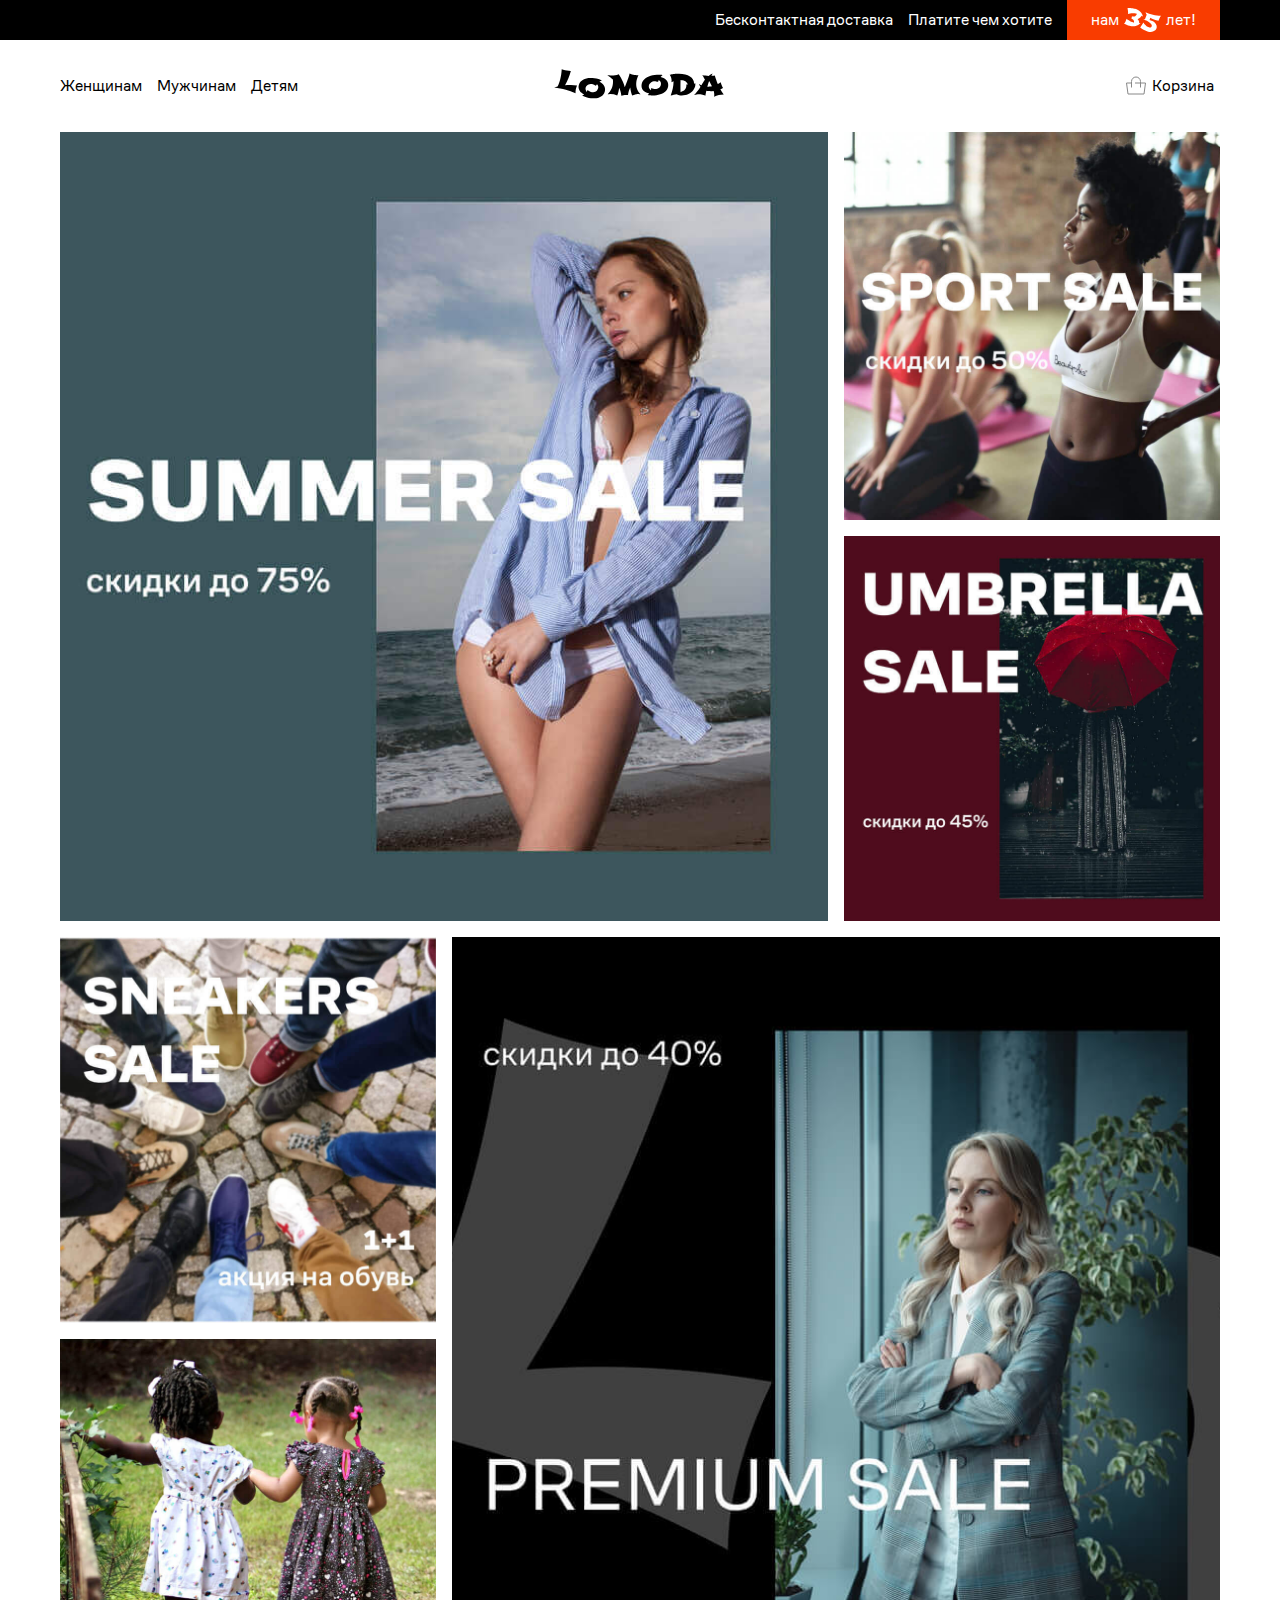
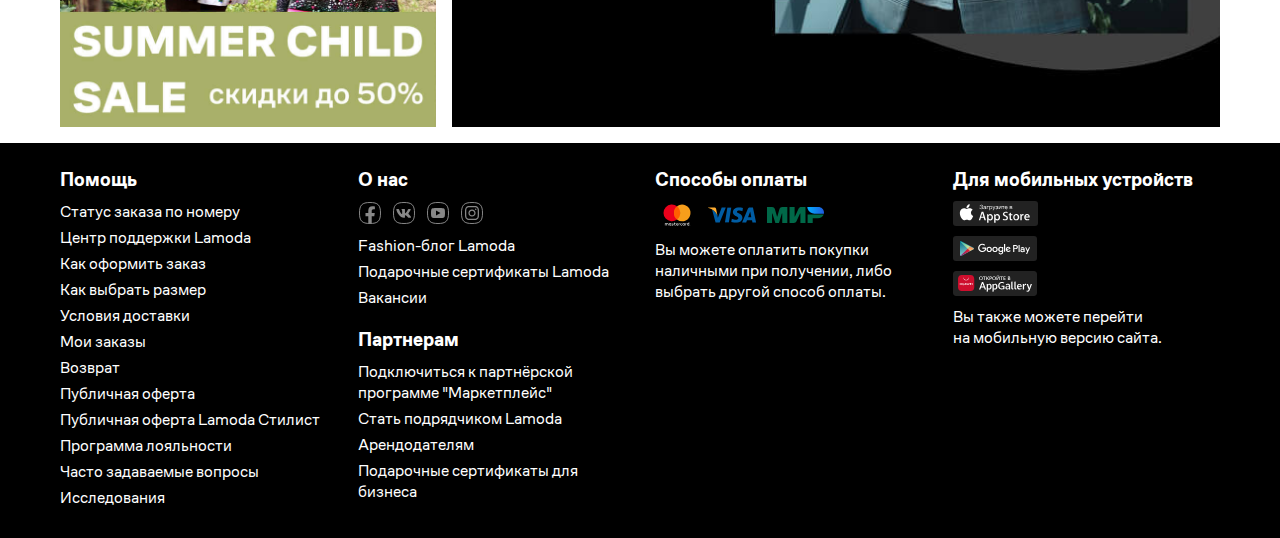
==== index.html @ 977532aa "first commit" ====
<!DOCTYPE html>
<html lang="en">

<head>
    <meta charset="UTF-8">
    <meta http-equiv="X-UA-Compatible" content="IE=edge">
    <meta name="viewport" content="width=device-width, initial-scale=1.0">

    <link rel="apple-touch-icon" sizes="180x180" href="favicon/apple-touch-icon.png">
    <link rel="icon" type="image/png" sizes="32x32" href="favicon/favicon-32x32.png">
    <link rel="icon" type="image/png" sizes="16x16" href="favicon/favicon-16x16.png">
    <link rel="manifest" href="favicon/site.webmanifest">
    <link rel="mask-icon" href="favicon/safari-pinned-tab.svg" color="#5bbad5">
    <meta name="msapplication-TileColor" content="#ffc40d">
    <meta name="theme-color" content="#ffffff">

    <link rel="preload" href="fonts/CoFoSans-Bold.woff2" as="font" type="font/woff2" crossorigin>
    <link rel="preload" href="fonts/CoFoSans-Black.woff2" as="font" type="font/woff2" crossorigin>
    <link rel="preload" href="fonts/CoFoSans-Regular.woff2" as="font" type="font/woff2" crossorigin>
    <link rel="preload" href="fonts/CoFoSans-Medium.woff2" as="font" type="font/woff2" crossorigin>

    <link rel="stylesheet" href="styles/style.min.css">
    <script src="scripts/main.js" defer></script>
    <title>Lomoda</title>
</head>

<body>
    <header class="header">
        <div class="container">
            <div class="header__wrapper">
                <button class="header__city-button">    </button>
                <div class="header__right-block">
                    <p class="header__delivery">Бесконтактная доставка</p>
                    <p class="header__pay">Платите чем хотите</p>
                    <div class="header__birthday">
                        <span>нам </span>
                        <img class="header__birthday-img" src="image/35.svg" alt="">
                        <span>лет!</span>
                    </div>
                </div>
            </div>
        </div>
    </header>
    <main>
        <section class="subheader">
            <div class="container">
                <div class="subheader__wrapper">
                    <nav class="subheader__navigation navigation">
                        <ul class="navigation__list">
                            <li class="navigation__item"><a class="navigation__link" href="goods.html#women">Женщинам</a></li>
                            <li class="navigation__item"><a class="navigation__link" href="goods.html#men">Мужчинам</a></li>
                            <li class="navigation__item"><a class="navigation__link" href="goods.html#kids">Детям</a></li>
                        </ul>
                    </nav>
                    <a class="subheader__logo"><img src="image/logo.svg" alt="Компания Lomoda"></a>
                    <button class="subheader__cart">Корзина</button>
                </div>
            </div>
        </section>
        <section class="promo">
            <div class="container">
                <ul class="promo__grid">
                    <li class="promo__grid-item promo__grid-item__big"><img class="promo__grid-image" src="image/beach.jpg" alt=""></li>
                    <li class="promo__grid-item promo__grid-item__small"><img class="promo__grid-image" src="image/sport.jpg" alt=""></li>
                    <li class="promo__grid-item promo__grid-item__small"><img class="promo__grid-image" src="image/umbrella.jpg" alt=""></li>
                </ul>

                <ul class="promo__grid promo__grid-reverse">
                    <li class="promo__grid-reverse-item promo__grid-reverse-item__big"><img class="promo__grid-image" src="image/premium.jpg" alt=""></li>
                    <li class="promo__grid-reverse-item promo__grid-reverse-item__small"><img class="promo__grid-image" src="image/sneakers.jpg" alt=""></li>
                    <li class="promo__grid-reverse-item promo__grid-reverse-item__small"><img class="promo__grid-image" src="image/child.jpg" alt=""></li>
                </ul>
            </div>
        </section>
    </main>
    <footer class="footer">
        <div class="container footer__columns">
            <div class="footer__column">
                <h3 class="footer__column-title">Помощь</h3>
                <ul class="footer__column-list">
                    <li class="footer__column-item"><a class="footer__link" href="#">Статус заказа по номеру</a></li>
                    <li class="footer__column-item"><a class="footer__link" href="#">Центр поддержки Lamoda</a></li>
                    <li class="footer__column-item"><a class="footer__link" href="#">Как оформить заказ</a></li>
                    <li class="footer__column-item"><a class="footer__link" href="#">Как выбрать размер</a></li>
                    <li class="footer__column-item"><a class="footer__link" href="#">Условия доставки</a></li>
                    <li class="footer__column-item"><a class="footer__link" href="#">Мои заказы</a></li>
                    <li class="footer__column-item"><a class="footer__link" href="#">Возврат</a></li>
                    <li class="footer__column-item"><a class="footer__link" href="#">Публичная оферта</a></li>
                    <li class="footer__column-item"><a class="footer__link" href="#">Публичная оферта Lamoda Стилист</a></li>
                    <li class="footer__column-item"><a class="footer__link" href="#">Программа лояльности</a></li>
                    <li class="footer__column-item"><a class="footer__link" href="#">Часто задаваемые вопросы</a></li>
                    <li class="footer__column-item"><a class="footer__link" href="#">Исследования</a></li>
                </ul>
            </div>

            <div class="footer__column">
                <h3 class="footer__column-title">О нас</h3>
                <ul class="footer__column-list">
                    <li class="footer__column-item">
                        <ul class="footer__column-icons">
                            <li><a target="_blank" href="#" class="footer__social-item footer__social-item_fb"></a></li>
                            <li><a target="_blank" href="#" class="footer__social-item footer__social-item_vk"></a></li>
                            <li><a target="_blank" href="#" class="footer__social-item footer__social-item_yt"></a></li>
                            <li><a target="_blank" href="#" class="footer__social-item footer__social-item_ig"></a></li>
                        </ul>
                    </li>
                    <li class="footer__column-item"><a class="link footer__link" href="#">Fashion-блог Lamoda</a></li>
                    <li class="footer__column-item"><a class="link footer__link" href="#">Подарочные сертификаты Lamoda</a></li>
                    <li class="footer__column-item"><a class="link footer__link" href="#" target="_blank">Вакансии</a></li>
                </ul>

                <h3 class="footer__column-title">Партнерам</h3>
                <ul class="footer__column-list">
                    <li class="footer__column-item"><a class="link footer__link" href="#">Подключиться к партнёрской программе "Маркетплейс"</a></li>
                    <li class="footer__column-item"><a class="link footer__link" href="#">Стать подрядчиком Lamoda</a></li>
                    <li class="footer__column-item"><a class="link footer__link" href="#">Арендодателям</a></li>
                    <li class="footer__column-item"><a class="link footer__link" href="#">Подарочные сертификаты для бизнеса</a></li>
                </ul>
            </div>
            <div class="footer__column">
                <div class="footer__column-item">
                    <h3 class="footer__column-title">Способы оплаты</h3>
                    <ul class="footer__column-icons">
                        <li class="footer__column-icon footer__icon-mastercard"></li>
                        <li class="footer__column-icon footer__icon-visa"></li>
                        <li class="footer__column-icon footer__icon-mir"></li>
                    </ul>
                </div>
                <p class="footer__column-item footer__text">

                    Вы можете оплатить покупки<br>наличными при получении, либо<br>выбрать
                    <a class="inline-link" href="#">другой способ оплаты</a>.

                </p>
            </div>
            <div class="footer__column">
                <h3 class="footer__column-title">Для мобильных устройств</h3>
                <ul class="footer__column-icons footer__column-icons__app">
                    <li><a target="_blank" class="footer__block-icon footer__icon-appstore" href="#"></a></li>
                    <li><a target="_blank" class="footer__block-icon footer__icon-googleplay" href="#"></a></li>
                    <li><a target="_blank" class="footer__block-icon footer__icon-huaweistore" href="#"></a></li>
                </ul>
                <p class="footer__column-item footer__text">Вы также можете перейти<br>на <a href="#" class="inline-link js-mobile-version">мобильную версию сайта</a>.</p>
            </div>
        </div>
    </footer>

    <div class="cart-overlay"> <!-- cart-overlay-open -->
        <div class="cart">
            <h2 class="cart__title">Корзина</h2>
            <div class="cart__table-wrapper">

                <table class="cart__table">
                    <colgroup class="cart__col">
                        <col class="cart__col-number">
                        <col class="cart__col-name">
                        <col class="cart__col-color">
                        <col class="cart__col-size">
                        <col class="cart__col-price">
                        <col class="cart__col-delete">
                    </colgroup>
                    <thead>
                        <tr>
                            <th class="cart__title-number">#</th>
                            <th>Наименование</th>
                            <th>Цвет</th>
                            <th>Размер</th>
                            <th>Цена</th>
                            <th></th>
                        </tr>
                    </thead>
                    <tbody class="cart__list-goods">
                        <tr>
                            <td>1</td>
                            <td>New Balance Леггинсы NB Essentials Botanical Legging</td>
                            <td>-</td>
                            <td>42/44</td>
                            <td>2999 &#8381;</td>
                            <td><button class="btn-delete">&times;</button></td>
                        </tr>
                        <tr>
                            <td>2</td>
                            <td>Adidas Костюм спортивный W TS CO ENERGIZ</td>
                            <td>-</td>
                            <td>42/44</td>
                            <td>7999 &#8381;</td>
                            <td><button class="btn-delete">&times;</button></td>
                        </tr>
                        <tr>
                            <td>3</td>
                            <td>Befree Топ Exclusive online</td>
                            <td>Фиолетовый</td>
                            <td>42</td>
                            <td>599 &#8381;</td>
                            <td><button class="btn-delete">&times;</button></td>
                        </tr>
                    </tbody>
                    <tfoot>
                        <tr>
                            <th colspan="3">
                                <div class="cart__wrapper-promo">
                                    <label for="promo">Промо-код:</label>
                                    <input class="cart__promo" id="promo" type="text">
                                </div>

                            </th>
                            <th>Итого:</th>
                            <th class="cart__total-cost" colspan="2">11597 &#8381;</th>
                        </tr>
                    </tfoot>
                </table>

            </div>
            <button class="cart__btn-buy">Оформить</button>
            <button class="cart__btn-close"></button>
        </div>
    </div>


</body>

</html>
---- styles/style.min.css ----
@font-face{font-family:'CoFo Sans';src:local("CoFo Sans Bold"),local("CoFoSans-Bold"),url("../fonts/CoFoSans-Bold.woff2") format("woff2"),url("../fonts/CoFoSans-Bold.woff") format("woff");font-weight:bold;font-display:swap}@font-face{font-family:'CoFo Sans';src:local("CoFo Sans Black"),local("CoFoSans-Black"),url("../fonts/CoFoSans-Black.woff2") format("woff2"),url("../fonts/CoFoSans-Black.woff") format("woff");font-weight:900;font-display:swap}@font-face{font-family:'CoFo Sans';src:local("CoFo Sans"),local("CoFoSans-Regular"),url("../fonts/CoFoSans-Regular.woff2") format("woff2"),url("../fonts/CoFoSans-Regular.woff") format("woff");font-weight:normal;font-display:swap}@font-face{font-family:'CoFo Sans';src:local("CoFo Sans Medium"),local("CoFoSans-Medium"),url("../fonts/CoFoSans-Medium.woff2") format("woff2"),url("../fonts/CoFoSans-Medium.woff") format("woff");font-weight:500;font-display:swap}:root{-webkit-box-sizing:border-box;box-sizing:border-box}*,*::before,*::after{-webkit-box-sizing:inherit;box-sizing:inherit}body{min-width:320px;min-height:100vh;margin:0;background-color:#fff;font-family:"CoFo Sans", Arial, sans-serif;font-size:16px;font-weight:400;color:black}button,input,optgroup,select,textarea{font:inherit;margin:0}img{max-width:100%;height:auto}a{text-decoration:none;color:inherit}ul,ol{list-style:none}h1,h2,h3,h4,p,ul,ol,figure,figcaption{padding:0;margin:0}.container{max-width:1200px;margin:0 auto;padding:0 20px}.visually-hidden{position:absolute !important;clip:rect(1px 1px 1px 1px);clip:rect(1px, 1px, 1px, 1px);padding:0 !important;border:0 !important;height:1px !important;width:1px !important;overflow:hidden}.clearfix::after{content:"";display:table;clear:both}button{cursor:pointer}.header{background-color:#000;color:#fff}.header__wrapper{display:-webkit-box;display:-ms-flexbox;display:flex;-webkit-box-pack:justify;-ms-flex-pack:justify;justify-content:space-between;-webkit-box-align:center;-ms-flex-align:center;align-items:center;height:40px;line-height:40px}.header__city-button{background-color:transparent;color:inherit;padding:0 12px;border:none;height:100%;-webkit-transition:background-color 0.3s;transition:background-color 0.3s}.header__city-button:hover{background-color:#0060d2}@media (max-width: 480px){.header__city-button{margin:0 auto}}.header__right-block{display:-webkit-box;display:-ms-flexbox;display:flex;gap:15px;height:100%}@media (max-width: 480px){.header__right-block{display:none}}.header__pay,.header__delivery{-ms-flex-item-align:center;-ms-grid-row-align:center;align-self:center;height:100%;cursor:pointer;-webkit-transition:background-color 0.3s;transition:background-color 0.3s}.header__pay:hover,.header__delivery:hover{background-color:#0060d2}@media (max-width: 768px){.header__pay,.header__delivery{display:none}}.header__birthday{display:-webkit-box;display:-ms-flexbox;display:flex;padding:8px 24px;-webkit-box-align:center;-ms-flex-align:center;align-items:center;background-color:#f93c00;max-height:100%}.header__birthday-img{max-height:100%}.header__birthday *:not(:last-child){margin-right:5px}.subheader{min-height:90px}@media (max-width: 768px){.subheader{padding-top:30px}}.subheader__wrapper{position:relative;display:-ms-grid;display:grid;-ms-grid-columns:(1fr)[3];grid-template-columns:repeat(3, 1fr);-webkit-box-align:center;-ms-flex-align:center;align-items:center;-webkit-box-pack:justify;-ms-flex-pack:justify;justify-content:space-between;min-height:90px}@media (max-width: 768px){.subheader__wrapper{-ms-grid-columns:(1fr)[2];grid-template-columns:repeat(2, 1fr)}}.subheader__logo{display:block;max-width:180px;-ms-grid-column-align:center;justify-self:center}@media (max-width: 768px){.subheader__navigation{-webkit-box-ordinal-group:0;-ms-flex-order:-1;order:-1;-ms-grid-column:1;-ms-grid-column-span:2;grid-column:1 / 3}}.subheader__cart{display:block;-ms-grid-column-align:end;justify-self:end;background-color:transparent;background-image:url("../image/cart.svg");background-repeat:no-repeat;background-position:left;padding-left:28px;border:none}.navigation__list{display:-webkit-box;display:-ms-flexbox;display:flex;gap:15px}@media (max-width: 768px){.navigation__list{-webkit-box-pack:center;-ms-flex-pack:center;justify-content:center}}.promo__grid-image{width:100%;height:100%;-o-object-position:center;object-position:center;-o-object-fit:cover;object-fit:cover}.promo__grid{display:-ms-grid;display:grid;gap:16px;margin-bottom:16px}.promo__grid-item__big{-ms-grid-column:1;-ms-grid-column-span:2;grid-column:1/3;-ms-grid-row:1;-ms-grid-row-span:2;grid-row:1/3}.promo__grid-item__small{-ms-grid-column:3;-ms-grid-column-span:1;grid-column:3/4}.promo__grid-reverse-item__big{-ms-grid-column:2;-ms-grid-column-span:2;grid-column:2/4;-ms-grid-row:1;-ms-grid-row-span:2;grid-row:1/3}.promo__grid-reverse-item__small{-ms-grid-column:1;-ms-grid-column-span:1;grid-column:1/2}@media (max-width: 768px){.promo__grid-item__small{-ms-grid-column:1;-ms-grid-column-span:1;grid-column:1/2}.promo__grid-item__small:nth-child(odd){-ms-grid-column:2;-ms-grid-column-span:1;grid-column:2/3}.promo__grid-reverse-item__big{-ms-grid-column:1;-ms-grid-column-span:2;grid-column:1/3}.promo__grid-reverse-item__small{-ms-grid-column:1;-ms-grid-column-span:1;grid-column:1/2}.promo__grid-reverse-item__small:nth-child(odd){-ms-grid-column:2;-ms-grid-column-span:1;grid-column:2/3}}@media (max-width: 550px){.promo__grid-item__big{-ms-grid-column:1;-ms-grid-column-span:2;grid-column:1/3}.promo__grid-item__small{-ms-grid-column:1;-ms-grid-column-span:2;grid-column:1/3}.promo__grid-item__small:nth-child(odd){-ms-grid-column:1;-ms-grid-column-span:2;grid-column:1/3}.promo__grid-reverse-item__big{-ms-grid-column:1;-ms-grid-column-span:2;grid-column:1/3}.promo__grid-reverse-item__small{-ms-grid-column:1;-ms-grid-column-span:2;grid-column:1/3}.promo__grid-reverse-item__small:nth-child(odd){-ms-grid-column:1;-ms-grid-column-span:2;grid-column:1/3}}.goods{padding-bottom:30px}.goods__title{margin-bottom:30px}@media (max-width: 480px){.goods__title{text-align:center}}.goods__list{display:-ms-grid;display:grid;gap:30px;-ms-grid-columns:(1fr)[4];grid-template-columns:repeat(4, 1fr)}@media (max-width: 1024px){.goods__list{-ms-grid-columns:(1fr)[3];grid-template-columns:repeat(3, 1fr)}}@media (max-width: 768px){.goods__list{-ms-grid-columns:(1fr)[2];grid-template-columns:repeat(2, 1fr)}}@media (max-width: 480px){.goods__list{-ms-grid-columns:1fr;grid-template-columns:1fr}}.goods__item{-ms-grid-column-align:center;justify-self:center}.good{-webkit-box-shadow:0px 0px 3px #ccc;box-shadow:0px 0px 3px #ccc;height:100%;display:-webkit-box;display:-ms-flexbox;display:flex;-webkit-box-orient:vertical;-webkit-box-direction:normal;-ms-flex-direction:column;flex-direction:column}.good:hover{-webkit-box-shadow:0px 0px 5px #aaa;box-shadow:0px 0px 5px #aaa}@media (max-width: 480px){.good{max-width:320px}}.good__price{font-weight:700;margin-bottom:10px;text-align:left}.good__title{font-weight:400;margin-bottom:10px;text-align:left}.good__title__grey{color:#888}.good__sizes{margin-bottom:10px;color:#888;text-align:left}.good__link{-ms-flex-item-align:end;-ms-grid-row-align:end;align-self:end;background-image:url("../image/more.svg");background-size:contain;background-repeat:no-repeat;background-position:left;margin:0 auto;padding-left:20px}.good__description{display:-ms-grid;display:grid;-ms-grid-columns:1fr;grid-template-columns:1fr;-ms-grid-rows:(auto)[4];grid-template-rows:repeat(4, auto);-webkit-box-pack:end;-ms-flex-pack:end;justify-content:end;height:100%;padding:15px;text-align:center;font-size:13px}.card-good__wrapper{display:-webkit-box;display:-ms-flexbox;display:flex;gap:30px}@media (max-width: 968px){.card-good__wrapper{-webkit-box-pack:center;-ms-flex-pack:center;justify-content:center;-ms-flex-wrap:wrap;flex-wrap:wrap}}.card-good__image-wrapper{max-width:750px}.card-good__description{-webkit-box-flex:1;-ms-flex-positive:1;flex-grow:1;max-width:750px;-ms-flex-preferred-size:280px;flex-basis:280px}@media (max-width: 968px){.card-good__description{display:-ms-grid;display:grid;gap:20px}}.card-good__brand{font-size:24px;font-weight:400;line-height:32px;margin-bottom:15px}.card-good__title-wrapper{margin-bottom:15px}.card-good__title{font-size:13px;font-weight:400;line-height:16px}.card-good__select__wrapper{position:relative}.card-good__select{position:relative;padding:8px 24px;text-align:left;background-color:transparent;width:100%;height:58px;border:1px solid #888;border-radius:3px}.card-good__select:after{content:'';position:absolute;right:16px;top:50%;height:16px;width:16px;margin-top:-4px;-webkit-transform:translateY(-50%) rotate(-45deg);transform:translateY(-50%) rotate(-45deg);border-style:solid;border-color:transparent transparent #000 #000;border-width:1px;z-index:1;-webkit-transition:border-color 0.2s ease-in-out, margin-top 0.2s ease-in-out;transition:border-color 0.2s ease-in-out, margin-top 0.2s ease-in-out}.card-good__select__open{border-bottom-color:#ccc;border-bottom-left-radius:0;border-bottom-right-radius:0}.card-good__select__open:after{margin-top:6px;border-color:#000 #000 transparent transparent}.card-good__select__open+.card-good__select-list{display:block}.card-good__select-list{display:none;position:absolute;max-height:150px;overflow:auto;width:100%;z-index:10;background-color:#fff;border:1px solid #000;border-top-color:#ccc;padding:0}.card-good__select-item{padding:8px}.card-good__select-item:hover{background-color:#ccc}@media (max-width: 968px){.card-good__title-wrapper{-ms-grid-column:1;-ms-grid-column-span:1;grid-column:1/2;-ms-grid-row:1;-ms-grid-row-span:1;grid-row:1/2}}@media (max-width: 520px){.card-good__title-wrapper{grid-column:auto;grid-row:auto}}.card-good__price{margin-bottom:30px}@media (max-width: 968px){.card-good__price{-ms-grid-column:2;-ms-grid-column-span:1;grid-column:2/3;-ms-grid-row:1;-ms-grid-row-span:1;grid-row:1/2}}@media (max-width: 520px){.card-good__price{grid-column:auto;grid-row:auto}}.card-good__color-wrapper{margin-bottom:15px}@media (max-width: 968px){.card-good__color-wrapper{margin-bottom:0;-ms-grid-column:3;-ms-grid-column-span:1;grid-column:3/4;-ms-grid-row:1;-ms-grid-row-span:1;grid-row:1/2}}@media (max-width: 520px){.card-good__color-wrapper{grid-column:auto;grid-row:auto}}.card-good__sizes-wrapper{margin-bottom:30px}@media (max-width: 968px){.card-good__sizes-wrapper{margin-bottom:0;-ms-grid-column:3;-ms-grid-column-span:1;grid-column:3/4;-ms-grid-row:2;-ms-grid-row-span:1;grid-row:2/3}}@media (max-width: 520px){.card-good__sizes-wrapper{grid-column:auto;grid-row:auto}}.card-good__buy{width:100%;height:48px;border:none;padding:10px 15px;border-radius:3px;color:#fff;background-color:#2796FF;-webkit-box-shadow:0 2px 8px 0 rgba(39,150,255,0.6);box-shadow:0 2px 8px 0 rgba(39,150,255,0.6);font-weight:700;font-size:16px;margin-bottom:32px}@media (max-width: 968px){.card-good__buy{-ms-grid-column:1;-ms-grid-column-span:2;grid-column:1/3;-ms-grid-row:3;-ms-grid-row-span:1;grid-row:3/4}}@media (max-width: 520px){.card-good__buy{grid-column:auto;grid-row:auto}}.cart-overlay{display:none;-webkit-box-pack:center;-ms-flex-pack:center;justify-content:center;-webkit-box-align:center;-ms-flex-align:center;align-items:center;position:fixed;top:0;left:0;bottom:0;right:0;width:100%;height:100vh;z-index:1000;overflow-y:auto;background:rgba(0,0,0,0.5);-webkit-backdrop-filter:blur(3px);backdrop-filter:blur(3px);-webkit-animation:fadeIn 300ms ease-in-out;animation:fadeIn 300ms ease-in-out}.cart-overlay-open{display:-webkit-box;display:-ms-flexbox;display:flex}.cart{position:relative;max-width:100%;min-height:200px;border-radius:8px;border:none;padding:30px;background-color:#000;color:#fff;font-weight:300}.cart__table-wrapper{overflow-y:auto;max-width:100%}.cart__table{border-collapse:collapse;table-layout:fixed;margin-bottom:30px}.cart__col-name{min-width:230px}.cart__col-price{min-width:100px}.cart__title{text-align:left;font-size:32px;margin-bottom:15px}.cart th,.cart td{border:1px solid #fff;padding:5px 10px}.cart__title-number{text-align:left}.cart__cell-wrapper{display:-webkit-box;display:-ms-flexbox;display:flex;width:100%}.cart__promo{-webkit-box-flex:1;-ms-flex-positive:1;flex-grow:1}.cart__btn-buy{width:100%;height:48px;border:none;padding:10px 15px;border-radius:3px;color:#fff;background-color:#2796FF;-webkit-box-shadow:0 2px 8px 0 rgba(39,150,255,0.6);box-shadow:0 2px 8px 0 rgba(39,150,255,0.6);font-weight:700;font-size:16px;margin-bottom:32px}.cart__btn-close{position:absolute;top:0;right:0;width:3em;height:3em;color:inherit;background:transparent;border:none;cursor:pointer;outline:none}.cart__btn-close::before,.cart__btn-close::after{content:"";display:block;position:absolute;top:50%;right:5px;left:5px;border-bottom:1px solid white;-webkit-transform:rotate(45deg);transform:rotate(45deg)}.cart__btn-close::after{-webkit-transform:rotate(-45deg);transform:rotate(-45deg)}.cart__btn-close:focus::before,.cart__btn-close:hover::before,.cart__btn-close:focus::after,.cart__btn-close:hover::after{border-color:#f93c00}.btn-delete{background-color:transparent;border:none;color:#fff;font-weight:700}.btn-delete:hover{color:#f93c00;text-shadow:0 0 3px #f93c00}@-webkit-keyframes fadeIn{from{opacity:0}to{opacity:1}}@keyframes fadeIn{from{opacity:0}to{opacity:1}}.footer{padding:25px 0;background-color:#000;color:#fff}.footer__columns{display:-ms-grid;display:grid;-webkit-box-pack:justify;-ms-flex-pack:justify;justify-content:space-between;gap:30px;-ms-grid-columns:(1fr)[4];grid-template-columns:repeat(4, 1fr)}@media (max-width: 1096px){.footer__columns{-ms-grid-columns:(1fr)[2];grid-template-columns:repeat(2, 1fr)}}@media (max-width: 520px){.footer__columns{-ms-grid-columns:1fr;grid-template-columns:1fr}}.footer__column-title{margin-bottom:10px}.footer__column-list:not(:last-child){margin-bottom:20px}.footer__column-item{margin-bottom:5px}.footer__column-icons{display:-webkit-box;display:-ms-flexbox;display:flex;-webkit-box-align:center;-ms-flex-align:center;align-items:center;gap:10px;margin-bottom:10px}.footer__column-icons__app{-webkit-box-orient:vertical;-webkit-box-direction:normal;-ms-flex-direction:column;flex-direction:column;-webkit-box-align:start;-ms-flex-align:start;align-items:flex-start}.footer__social-item{display:block;width:24px;height:24px;background-position:center;background-size:contain;background-repeat:no-repeat}.footer__social-item_fb{background-image:url(../image/facebook.svg)}.footer__social-item_fb:hover{background-image:url(../image/facebook_hover.svg)}.footer__social-item_vk{background-image:url(../image/vk.svg)}.footer__social-item_vk:hover{background-image:url(../image/vk_hover.svg)}.footer__social-item_yt{background-image:url(../image/youtube.svg)}.footer__social-item_yt:hover{background-image:url(../image/youtube_hover.svg)}.footer__social-item_ig{background-image:url(../image/instagram.svg)}.footer__social-item_ig:hover{background-image:url(../image/instagram_hover.svg)}.footer__column-icon{display:block;background-position:center;background-size:contain;background-repeat:no-repeat}.footer__icon-mastercard{width:43px;height:28px;background-image:url(../image/footer__icon-mastercard.svg)}.footer__icon-visa{width:49px;height:16px;background-image:url(../image/footer__icon-visa.svg)}.footer__icon-mir{width:57px;height:16px;background-image:url(../image/footer__icon-mir.svg)}.footer__block-icon{display:block;width:85px;height:25px;background-position:center;background-size:contain;background-repeat:no-repeat}.footer__icon-appstore{background-image:url(../image/footer__icon-appstore.svg)}.footer__icon-googleplay{background-image:url(../image/footer__icon-googleplay.svg)}.footer__icon-huaweistore{background-image:url(../image/footer__icon-huaweistore.svg)}
/*# sourceMappingURL=style.min.css.map */
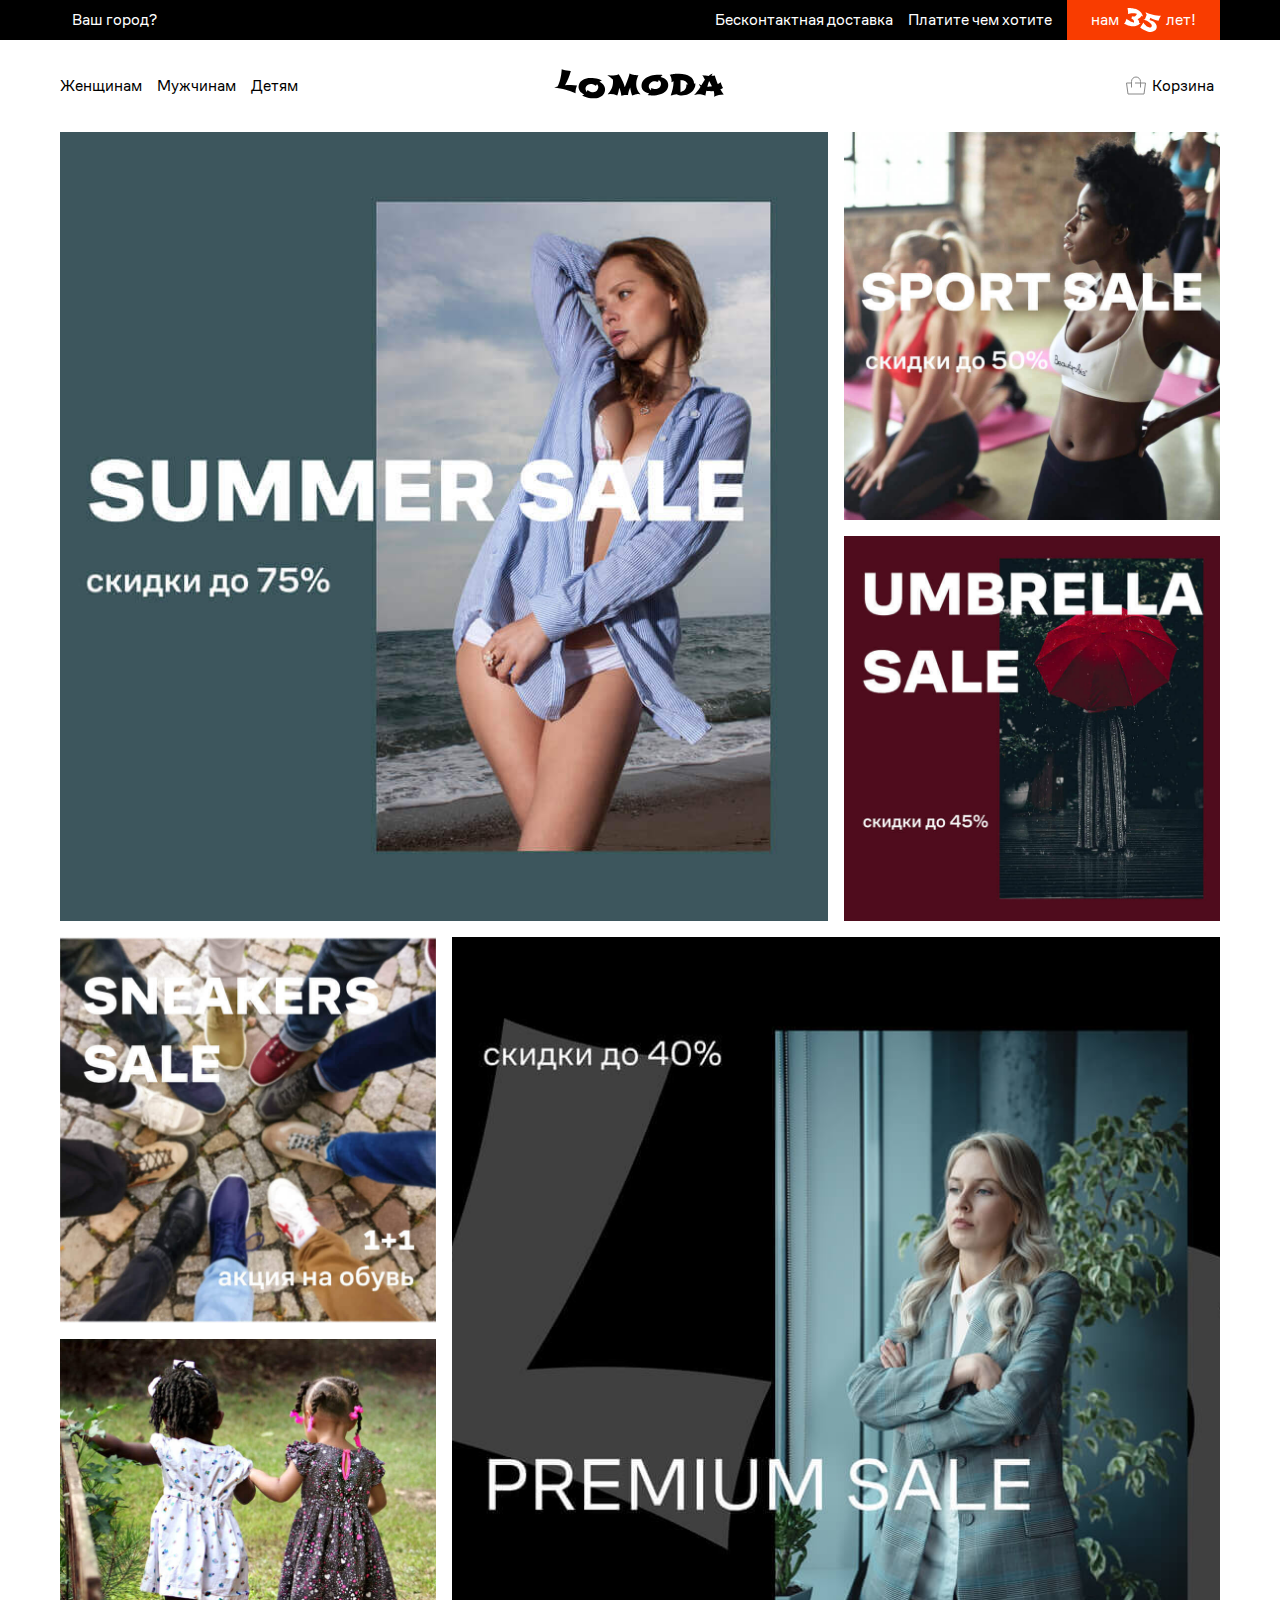
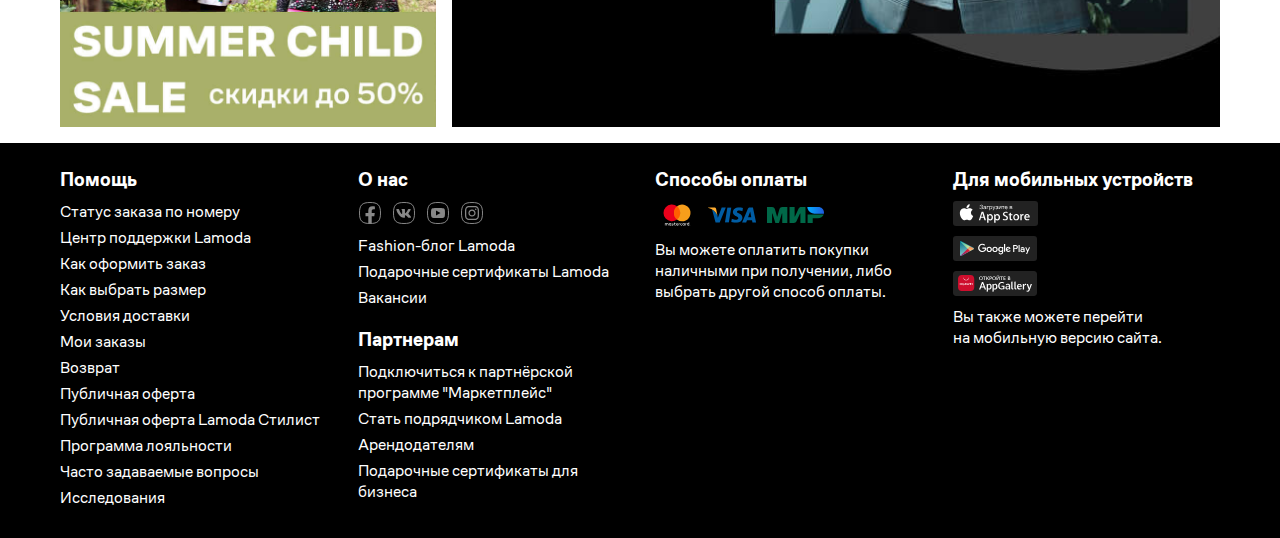
==== commit 6bfae1ca: "Day 1 (City, Open/close Modal )" ====
--- a/index.html
+++ b/index.html
@@ -2,221 +2,235 @@
 <html lang="en">
 
 <head>
-    <meta charset="UTF-8">
-    <meta http-equiv="X-UA-Compatible" content="IE=edge">
-    <meta name="viewport" content="width=device-width, initial-scale=1.0">
-
-    <link rel="apple-touch-icon" sizes="180x180" href="favicon/apple-touch-icon.png">
-    <link rel="icon" type="image/png" sizes="32x32" href="favicon/favicon-32x32.png">
-    <link rel="icon" type="image/png" sizes="16x16" href="favicon/favicon-16x16.png">
-    <link rel="manifest" href="favicon/site.webmanifest">
-    <link rel="mask-icon" href="favicon/safari-pinned-tab.svg" color="#5bbad5">
-    <meta name="msapplication-TileColor" content="#ffc40d">
-    <meta name="theme-color" content="#ffffff">
-
-    <link rel="preload" href="fonts/CoFoSans-Bold.woff2" as="font" type="font/woff2" crossorigin>
-    <link rel="preload" href="fonts/CoFoSans-Black.woff2" as="font" type="font/woff2" crossorigin>
-    <link rel="preload" href="fonts/CoFoSans-Regular.woff2" as="font" type="font/woff2" crossorigin>
-    <link rel="preload" href="fonts/CoFoSans-Medium.woff2" as="font" type="font/woff2" crossorigin>
-
-    <link rel="stylesheet" href="styles/style.min.css">
-    <script src="scripts/main.js" defer></script>
-    <title>Lomoda</title>
+	<meta charset="UTF-8">
+	<meta http-equiv="X-UA-Compatible" content="IE=edge">
+	<meta name="viewport" content="width=device-width, initial-scale=1.0">
+	<link rel="manifest" href="favicon/manifest.json" crossorigin="use-credentials">
+	<link rel="apple-touch-icon" sizes="180x180" href="favicon/apple-touch-icon.png">
+	<link rel="icon" type="image/png" sizes="32x32" href="favicon/favicon-32x32.png">
+	<link rel="icon" type="image/png" sizes="16x16" href="favicon/favicon-16x16.png">
+	<link rel="mask-icon" href="favicon/safari-pinned-tab.svg" color="#5bbad5">
+	<meta name="msapplication-TileColor" content="#ffc40d">
+	<meta name="theme-color" content="#ffffff">
+
+	<link rel="preload" href="fonts/CoFoSans-Bold.woff2" as="font" type="font/woff2" crossorigin>
+	<link rel="preload" href="fonts/CoFoSans-Black.woff2" as="font" type="font/woff2" crossorigin>
+	<link rel="preload" href="fonts/CoFoSans-Regular.woff2" as="font" type="font/woff2" crossorigin>
+	<link rel="preload" href="fonts/CoFoSans-Medium.woff2" as="font" type="font/woff2" crossorigin>
+
+	<link rel="stylesheet" href="styles/style.min.css">
+	<script src="scripts/main.js" defer></script>
+	<title>Lomoda</title>
 </head>
 
 <body>
-    <header class="header">
-        <div class="container">
-            <div class="header__wrapper">
-                <button class="header__city-button">    </button>
-                <div class="header__right-block">
-                    <p class="header__delivery">Бесконтактная доставка</p>
-                    <p class="header__pay">Платите чем хотите</p>
-                    <div class="header__birthday">
-                        <span>нам </span>
-                        <img class="header__birthday-img" src="image/35.svg" alt="">
-                        <span>лет!</span>
-                    </div>
-                </div>
-            </div>
-        </div>
-    </header>
-    <main>
-        <section class="subheader">
-            <div class="container">
-                <div class="subheader__wrapper">
-                    <nav class="subheader__navigation navigation">
-                        <ul class="navigation__list">
-                            <li class="navigation__item"><a class="navigation__link" href="goods.html#women">Женщинам</a></li>
-                            <li class="navigation__item"><a class="navigation__link" href="goods.html#men">Мужчинам</a></li>
-                            <li class="navigation__item"><a class="navigation__link" href="goods.html#kids">Детям</a></li>
-                        </ul>
-                    </nav>
-                    <a class="subheader__logo"><img src="image/logo.svg" alt="Компания Lomoda"></a>
-                    <button class="subheader__cart">Корзина</button>
-                </div>
-            </div>
-        </section>
-        <section class="promo">
-            <div class="container">
-                <ul class="promo__grid">
-                    <li class="promo__grid-item promo__grid-item__big"><img class="promo__grid-image" src="image/beach.jpg" alt=""></li>
-                    <li class="promo__grid-item promo__grid-item__small"><img class="promo__grid-image" src="image/sport.jpg" alt=""></li>
-                    <li class="promo__grid-item promo__grid-item__small"><img class="promo__grid-image" src="image/umbrella.jpg" alt=""></li>
-                </ul>
-
-                <ul class="promo__grid promo__grid-reverse">
-                    <li class="promo__grid-reverse-item promo__grid-reverse-item__big"><img class="promo__grid-image" src="image/premium.jpg" alt=""></li>
-                    <li class="promo__grid-reverse-item promo__grid-reverse-item__small"><img class="promo__grid-image" src="image/sneakers.jpg" alt=""></li>
-                    <li class="promo__grid-reverse-item promo__grid-reverse-item__small"><img class="promo__grid-image" src="image/child.jpg" alt=""></li>
-                </ul>
-            </div>
-        </section>
-    </main>
-    <footer class="footer">
-        <div class="container footer__columns">
-            <div class="footer__column">
-                <h3 class="footer__column-title">Помощь</h3>
-                <ul class="footer__column-list">
-                    <li class="footer__column-item"><a class="footer__link" href="#">Статус заказа по номеру</a></li>
-                    <li class="footer__column-item"><a class="footer__link" href="#">Центр поддержки Lamoda</a></li>
-                    <li class="footer__column-item"><a class="footer__link" href="#">Как оформить заказ</a></li>
-                    <li class="footer__column-item"><a class="footer__link" href="#">Как выбрать размер</a></li>
-                    <li class="footer__column-item"><a class="footer__link" href="#">Условия доставки</a></li>
-                    <li class="footer__column-item"><a class="footer__link" href="#">Мои заказы</a></li>
-                    <li class="footer__column-item"><a class="footer__link" href="#">Возврат</a></li>
-                    <li class="footer__column-item"><a class="footer__link" href="#">Публичная оферта</a></li>
-                    <li class="footer__column-item"><a class="footer__link" href="#">Публичная оферта Lamoda Стилист</a></li>
-                    <li class="footer__column-item"><a class="footer__link" href="#">Программа лояльности</a></li>
-                    <li class="footer__column-item"><a class="footer__link" href="#">Часто задаваемые вопросы</a></li>
-                    <li class="footer__column-item"><a class="footer__link" href="#">Исследования</a></li>
-                </ul>
-            </div>
-
-            <div class="footer__column">
-                <h3 class="footer__column-title">О нас</h3>
-                <ul class="footer__column-list">
-                    <li class="footer__column-item">
-                        <ul class="footer__column-icons">
-                            <li><a target="_blank" href="#" class="footer__social-item footer__social-item_fb"></a></li>
-                            <li><a target="_blank" href="#" class="footer__social-item footer__social-item_vk"></a></li>
-                            <li><a target="_blank" href="#" class="footer__social-item footer__social-item_yt"></a></li>
-                            <li><a target="_blank" href="#" class="footer__social-item footer__social-item_ig"></a></li>
-                        </ul>
-                    </li>
-                    <li class="footer__column-item"><a class="link footer__link" href="#">Fashion-блог Lamoda</a></li>
-                    <li class="footer__column-item"><a class="link footer__link" href="#">Подарочные сертификаты Lamoda</a></li>
-                    <li class="footer__column-item"><a class="link footer__link" href="#" target="_blank">Вакансии</a></li>
-                </ul>
-
-                <h3 class="footer__column-title">Партнерам</h3>
-                <ul class="footer__column-list">
-                    <li class="footer__column-item"><a class="link footer__link" href="#">Подключиться к партнёрской программе "Маркетплейс"</a></li>
-                    <li class="footer__column-item"><a class="link footer__link" href="#">Стать подрядчиком Lamoda</a></li>
-                    <li class="footer__column-item"><a class="link footer__link" href="#">Арендодателям</a></li>
-                    <li class="footer__column-item"><a class="link footer__link" href="#">Подарочные сертификаты для бизнеса</a></li>
-                </ul>
-            </div>
-            <div class="footer__column">
-                <div class="footer__column-item">
-                    <h3 class="footer__column-title">Способы оплаты</h3>
-                    <ul class="footer__column-icons">
-                        <li class="footer__column-icon footer__icon-mastercard"></li>
-                        <li class="footer__column-icon footer__icon-visa"></li>
-                        <li class="footer__column-icon footer__icon-mir"></li>
-                    </ul>
-                </div>
-                <p class="footer__column-item footer__text">
-
-                    Вы можете оплатить покупки<br>наличными при получении, либо<br>выбрать
-                    <a class="inline-link" href="#">другой способ оплаты</a>.
-
-                </p>
-            </div>
-            <div class="footer__column">
-                <h3 class="footer__column-title">Для мобильных устройств</h3>
-                <ul class="footer__column-icons footer__column-icons__app">
-                    <li><a target="_blank" class="footer__block-icon footer__icon-appstore" href="#"></a></li>
-                    <li><a target="_blank" class="footer__block-icon footer__icon-googleplay" href="#"></a></li>
-                    <li><a target="_blank" class="footer__block-icon footer__icon-huaweistore" href="#"></a></li>
-                </ul>
-                <p class="footer__column-item footer__text">Вы также можете перейти<br>на <a href="#" class="inline-link js-mobile-version">мобильную версию сайта</a>.</p>
-            </div>
-        </div>
-    </footer>
-
-    <div class="cart-overlay"> <!-- cart-overlay-open -->
-        <div class="cart">
-            <h2 class="cart__title">Корзина</h2>
-            <div class="cart__table-wrapper">
-
-                <table class="cart__table">
-                    <colgroup class="cart__col">
-                        <col class="cart__col-number">
-                        <col class="cart__col-name">
-                        <col class="cart__col-color">
-                        <col class="cart__col-size">
-                        <col class="cart__col-price">
-                        <col class="cart__col-delete">
-                    </colgroup>
-                    <thead>
-                        <tr>
-                            <th class="cart__title-number">#</th>
-                            <th>Наименование</th>
-                            <th>Цвет</th>
-                            <th>Размер</th>
-                            <th>Цена</th>
-                            <th></th>
-                        </tr>
-                    </thead>
-                    <tbody class="cart__list-goods">
-                        <tr>
-                            <td>1</td>
-                            <td>New Balance Леггинсы NB Essentials Botanical Legging</td>
-                            <td>-</td>
-                            <td>42/44</td>
-                            <td>2999 &#8381;</td>
-                            <td><button class="btn-delete">&times;</button></td>
-                        </tr>
-                        <tr>
-                            <td>2</td>
-                            <td>Adidas Костюм спортивный W TS CO ENERGIZ</td>
-                            <td>-</td>
-                            <td>42/44</td>
-                            <td>7999 &#8381;</td>
-                            <td><button class="btn-delete">&times;</button></td>
-                        </tr>
-                        <tr>
-                            <td>3</td>
-                            <td>Befree Топ Exclusive online</td>
-                            <td>Фиолетовый</td>
-                            <td>42</td>
-                            <td>599 &#8381;</td>
-                            <td><button class="btn-delete">&times;</button></td>
-                        </tr>
-                    </tbody>
-                    <tfoot>
-                        <tr>
-                            <th colspan="3">
-                                <div class="cart__wrapper-promo">
-                                    <label for="promo">Промо-код:</label>
-                                    <input class="cart__promo" id="promo" type="text">
-                                </div>
-
-                            </th>
-                            <th>Итого:</th>
-                            <th class="cart__total-cost" colspan="2">11597 &#8381;</th>
-                        </tr>
-                    </tfoot>
-                </table>
-
-            </div>
-            <button class="cart__btn-buy">Оформить</button>
-            <button class="cart__btn-close"></button>
-        </div>
-    </div>
-
+<header class="header">
+	<div class="container">
+		<div class="header__wrapper">
+			<button class="header__city-button">Ваш город?</button>
+			<div class="header__right-block">
+				<p class="header__delivery">Бесконтактная доставка</p>
+				<p class="header__pay">Платите чем хотите</p>
+				<div class="header__birthday">
+					<span>нам </span>
+					<img class="header__birthday-img" src="image/35.svg" alt="">
+					<span>лет!</span>
+				</div>
+			</div>
+		</div>
+	</div>
+</header>
+<main>
+	<section class="subheader">
+		<div class="container">
+			<div class="subheader__wrapper">
+				<nav class="subheader__navigation navigation">
+					<ul class="navigation__list">
+						<li class="navigation__item"><a class="navigation__link" href="goods.html#women">Женщинам</a></li>
+						<li class="navigation__item"><a class="navigation__link" href="goods.html#men">Мужчинам</a></li>
+						<li class="navigation__item"><a class="navigation__link" href="goods.html#kids">Детям</a></li>
+					</ul>
+				</nav>
+				<a class="subheader__logo"><img src="image/logo.svg" alt="Компания Lomoda"></a>
+				<button class="subheader__cart">Корзина</button>
+			</div>
+		</div>
+	</section>
+	<section class="promo">
+		<div class="container">
+			<ul class="promo__grid">
+				<li class="promo__grid-item promo__grid-item__big"><img class="promo__grid-image" src="image/beach.jpg" alt="">
+				</li>
+				<li class="promo__grid-item promo__grid-item__small"><img class="promo__grid-image" src="image/sport.jpg"
+				                                                          alt=""></li>
+				<li class="promo__grid-item promo__grid-item__small"><img class="promo__grid-image" src="image/umbrella.jpg"
+				                                                          alt=""></li>
+			</ul>
+
+			<ul class="promo__grid promo__grid-reverse">
+				<li class="promo__grid-reverse-item promo__grid-reverse-item__big"><img class="promo__grid-image"
+				                                                                        src="image/premium.jpg" alt=""></li>
+				<li class="promo__grid-reverse-item promo__grid-reverse-item__small"><img class="promo__grid-image"
+				                                                                          src="image/sneakers.jpg" alt=""></li>
+				<li class="promo__grid-reverse-item promo__grid-reverse-item__small"><img class="promo__grid-image"
+				                                                                          src="image/child.jpg" alt=""></li>
+			</ul>
+		</div>
+	</section>
+</main>
+<footer class="footer">
+	<div class="container footer__columns">
+		<div class="footer__column">
+			<h3 class="footer__column-title">Помощь</h3>
+			<ul class="footer__column-list">
+				<li class="footer__column-item"><a class="footer__link" href="#">Статус заказа по номеру</a></li>
+				<li class="footer__column-item"><a class="footer__link" href="#">Центр поддержки Lamoda</a></li>
+				<li class="footer__column-item"><a class="footer__link" href="#">Как оформить заказ</a></li>
+				<li class="footer__column-item"><a class="footer__link" href="#">Как выбрать размер</a></li>
+				<li class="footer__column-item"><a class="footer__link" href="#">Условия доставки</a></li>
+				<li class="footer__column-item"><a class="footer__link" href="#">Мои заказы</a></li>
+				<li class="footer__column-item"><a class="footer__link" href="#">Возврат</a></li>
+				<li class="footer__column-item"><a class="footer__link" href="#">Публичная оферта</a></li>
+				<li class="footer__column-item"><a class="footer__link" href="#">Публичная оферта Lamoda Стилист</a></li>
+				<li class="footer__column-item"><a class="footer__link" href="#">Программа лояльности</a></li>
+				<li class="footer__column-item"><a class="footer__link" href="#">Часто задаваемые вопросы</a></li>
+				<li class="footer__column-item"><a class="footer__link" href="#">Исследования</a></li>
+			</ul>
+		</div>
+
+		<div class="footer__column">
+			<h3 class="footer__column-title">О нас</h3>
+			<ul class="footer__column-list">
+				<li class="footer__column-item">
+					<ul class="footer__column-icons">
+						<li><a target="_blank" href="#" class="footer__social-item footer__social-item_fb"></a></li>
+						<li><a target="_blank" href="#" class="footer__social-item footer__social-item_vk"></a></li>
+						<li><a target="_blank" href="#" class="footer__social-item footer__social-item_yt"></a></li>
+						<li><a target="_blank" href="#" class="footer__social-item footer__social-item_ig"></a></li>
+					</ul>
+				</li>
+				<li class="footer__column-item"><a class="link footer__link" href="#">Fashion-блог Lamoda</a></li>
+				<li class="footer__column-item"><a class="link footer__link" href="#">Подарочные сертификаты Lamoda</a></li>
+				<li class="footer__column-item"><a class="link footer__link" href="#" target="_blank">Вакансии</a></li>
+			</ul>
+
+			<h3 class="footer__column-title">Партнерам</h3>
+			<ul class="footer__column-list">
+				<li class="footer__column-item"><a class="link footer__link" href="#">Подключиться к партнёрской программе
+					"Маркетплейс"</a></li>
+				<li class="footer__column-item"><a class="link footer__link" href="#">Стать подрядчиком Lamoda</a></li>
+				<li class="footer__column-item"><a class="link footer__link" href="#">Арендодателям</a></li>
+				<li class="footer__column-item"><a class="link footer__link" href="#">Подарочные сертификаты для бизнеса</a>
+				</li>
+			</ul>
+		</div>
+		<div class="footer__column">
+			<div class="footer__column-item">
+				<h3 class="footer__column-title">Способы оплаты</h3>
+				<ul class="footer__column-icons">
+					<li class="footer__column-icon footer__icon-mastercard"></li>
+					<li class="footer__column-icon footer__icon-visa"></li>
+					<li class="footer__column-icon footer__icon-mir"></li>
+				</ul>
+			</div>
+			<p class="footer__column-item footer__text">
+
+				Вы можете оплатить покупки<br>наличными при получении, либо<br>выбрать
+				<a class="inline-link" href="#">другой способ оплаты</a>.
+
+			</p>
+		</div>
+		<div class="footer__column">
+			<h3 class="footer__column-title">Для мобильных устройств</h3>
+			<ul class="footer__column-icons footer__column-icons__app">
+				<li><a target="_blank" class="footer__block-icon footer__icon-appstore" href="#"></a></li>
+				<li><a target="_blank" class="footer__block-icon footer__icon-googleplay" href="#"></a></li>
+				<li><a target="_blank" class="footer__block-icon footer__icon-huaweistore" href="#"></a></li>
+			</ul>
+			<p class="footer__column-item footer__text">Вы также можете перейти<br>на <a href="#"
+			                                                                             class="inline-link js-mobile-version">мобильную
+				версию сайта</a>.</p>
+		</div>
+	</div>
+</footer>
+
+<div class="cart-overlay"> <!-- cart-overlay-open -->
+	<div class="cart">
+		<h2 class="cart__title">Корзина</h2>
+		<div class="cart__table-wrapper">
+
+			<table class="cart__table">
+				<colgroup class="cart__col">
+					<col class="cart__col-number">
+					<col class="cart__col-name">
+					<col class="cart__col-color">
+					<col class="cart__col-size">
+					<col class="cart__col-price">
+					<col class="cart__col-delete">
+				</colgroup>
+				<thead>
+				<tr>
+					<th class="cart__title-number">#</th>
+					<th>Наименование</th>
+					<th>Цвет</th>
+					<th>Размер</th>
+					<th>Цена</th>
+					<th></th>
+				</tr>
+				</thead>
+				<tbody class="cart__list-goods">
+				<tr>
+					<td>1</td>
+					<td>New Balance Леггинсы NB Essentials Botanical Legging</td>
+					<td>-</td>
+					<td>42/44</td>
+					<td>2999 &#8381;</td>
+					<td>
+						<button class="btn-delete">&times;</button>
+					</td>
+				</tr>
+				<tr>
+					<td>2</td>
+					<td>Adidas Костюм спортивный W TS CO ENERGIZ</td>
+					<td>-</td>
+					<td>42/44</td>
+					<td>7999 &#8381;</td>
+					<td>
+						<button class="btn-delete">&times;</button>
+					</td>
+				</tr>
+				<tr>
+					<td>3</td>
+					<td>Befree Топ Exclusive online</td>
+					<td>Фиолетовый</td>
+					<td>42</td>
+					<td>599 &#8381;</td>
+					<td>
+						<button class="btn-delete">&times;</button>
+					</td>
+				</tr>
+				</tbody>
+				<tfoot>
+				<tr>
+					<th colspan="3">
+						<div class="cart__wrapper-promo">
+							<label for="promo">Промо-код:</label>
+							<input class="cart__promo" id="promo" type="text">
+						</div>
+
+					</th>
+					<th>Итого:</th>
+					<th class="cart__total-cost" colspan="2">11597 &#8381;</th>
+				</tr>
+				</tfoot>
+			</table>
+
+		</div>
+		<button class="cart__btn-buy">Оформить</button>
+		<button class="cart__btn-close"></button>
+	</div>
+</div>
 
 </body>
 
-</html>+</html>
